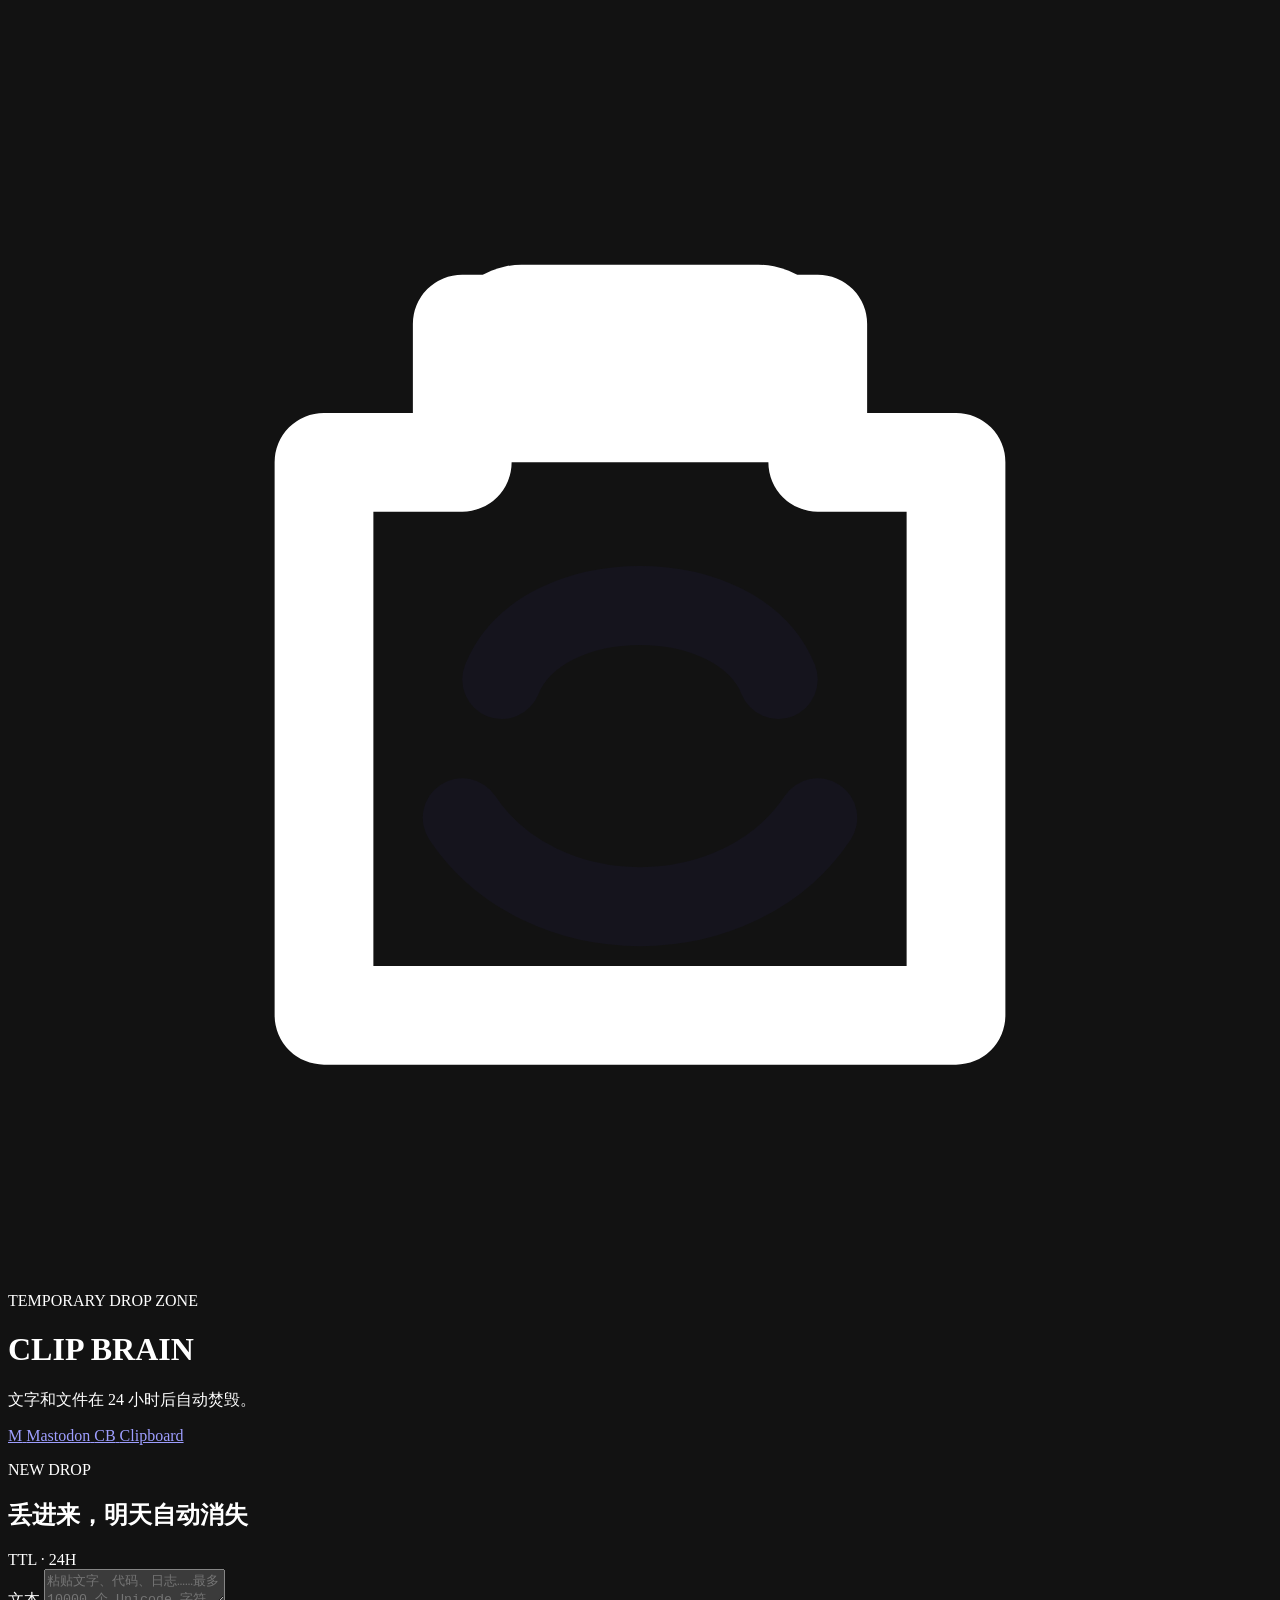
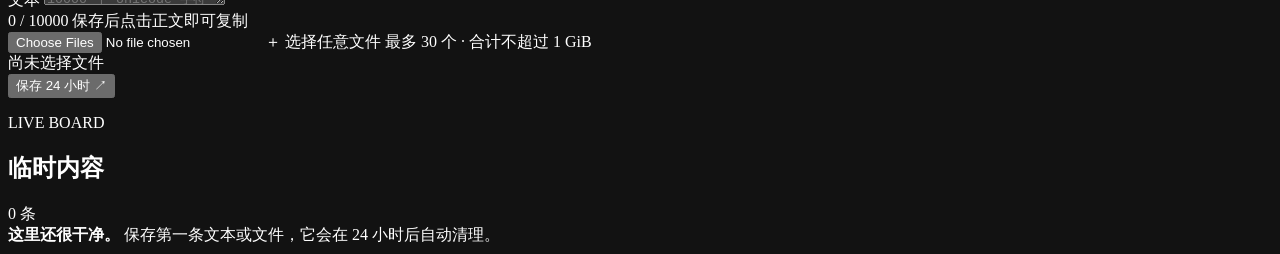
==== demos/clip-brain/clipboard/index.html @ 2cb36485 "demo(clip-brain): add clipboard page shell" ====
<!doctype html>
<html lang="zh-CN">
<head>
  <meta charset="utf-8">
  <meta name="viewport" content="width=device-width, initial-scale=1">
  <meta name="color-scheme" content="dark">
  <meta name="theme-color" content="#f4d928">
  <title>Clip Brain · 24h Clipboard</title>
  <link rel="stylesheet" href="./styles.css">
</head>
<body>
  <div class="ink ink-a" aria-hidden="true"></div>
  <div class="ink ink-b" aria-hidden="true"></div>

  <header class="site-header">
    <div class="brand-lockup">
      <div class="brand-mark" aria-hidden="true">
        <svg viewBox="0 0 64 64" role="img">
          <path d="M23 16h18v7h7v28H16V23h7z" fill="none" stroke="currentColor" stroke-width="5" stroke-linejoin="round"/>
          <path d="M26 13h12a4 4 0 0 1 4 4v6H22v-6a4 4 0 0 1 4-4z" fill="currentColor"/>
          <path d="M25 34c2-5 12-5 14 0m-16 7c4 6 14 6 18 0" fill="none" stroke="#15141d" stroke-width="4" stroke-linecap="round"/>
        </svg>
      </div>
      <div>
        <p class="eyebrow">TEMPORARY DROP ZONE</p>
        <h1>CLIP BRAIN</h1>
        <p class="subtitle">文字和文件在 24 小时后自动焚毁。</p>
      </div>
    </div>

    <nav class="mode-switch" aria-label="站点入口">
      <a class="mode-link mastodon-link" href="https://pi.ler428.xyz/" aria-label="返回 Mastodon">
        <span class="mode-icon mastodon-icon" aria-hidden="true">M</span>
        <span>Mastodon</span>
      </a>
      <a class="mode-link clip-link" href="/clipboard" aria-current="page" aria-label="Clip Brain 当前页面">
        <span class="mode-icon clip-icon" aria-hidden="true">CB</span>
        <span>Clipboard</span>
      </a>
    </nav>
  </header>

  <main class="layout">
    <section class="composer-panel" aria-labelledby="drop-title">
      <div class="section-heading">
        <div>
          <p class="section-kicker">NEW DROP</p>
          <h2 id="drop-title">丢进来，明天自动消失</h2>
        </div>
        <span class="ttl-chip">TTL · 24H</span>
      </div>

      <form id="clip-form" novalidate>
        <label class="field-label" for="clip-text">文本</label>
        <textarea id="clip-text" maxlength="20000" placeholder="粘贴文字、代码、日志……最多 10000 个 Unicode 字符"></textarea>
        <div class="field-meta">
          <span id="text-count">0 / 10000</span>
          <span>保存后点击正文即可复制</span>
        </div>

        <label class="file-drop" for="clip-files">
          <input id="clip-files" type="file" multiple>
          <span class="file-drop-title">＋ 选择任意文件</span>
          <span class="file-drop-help">最多 30 个 · 合计不超过 1 GiB</span>
        </label>
        <div id="file-summary" class="file-summary">尚未选择文件</div>

        <div id="form-error" class="notice error" role="alert" hidden></div>
        <div id="form-status" class="notice success" role="status" hidden></div>

        <button id="save-button" class="save-button" type="submit">
          <span>保存 24 小时</span>
          <span aria-hidden="true">↗</span>
        </button>
      </form>
    </section>

    <section class="clips-panel" aria-labelledby="clips-title">
      <div class="section-heading clips-heading">
        <div>
          <p class="section-kicker">LIVE BOARD</p>
          <h2 id="clips-title">临时内容</h2>
        </div>
        <span id="clip-total" class="count-chip">0 条</span>
      </div>

      <div id="empty-state" class="empty-state">
        <strong>这里还很干净。</strong>
        <span>保存第一条文本或文件，它会在 24 小时后自动清理。</span>
      </div>
      <div id="clip-list" class="clip-list" aria-live="polite"></div>
    </section>
  </main>

  <template id="clip-template">
    <article class="clip-card">
      <header class="clip-card-header">
        <div>
          <span class="clip-type">DROP</span>
          <time class="clip-created"></time>
        </div>
        <span class="clip-countdown"></span>
      </header>
      <button class="clip-text" type="button" title="复制完整文本"></button>
      <ul class="clip-files"></ul>
      <footer class="clip-actions">
        <button class="copy-button" type="button">复制文本</button>
        <button class="delete-button" type="button">立即焚毁</button>
      </footer>
    </article>
  </template>

  <script src="./storage.js"></script>
  <script src="./app.js"></script>
</body>
</html>
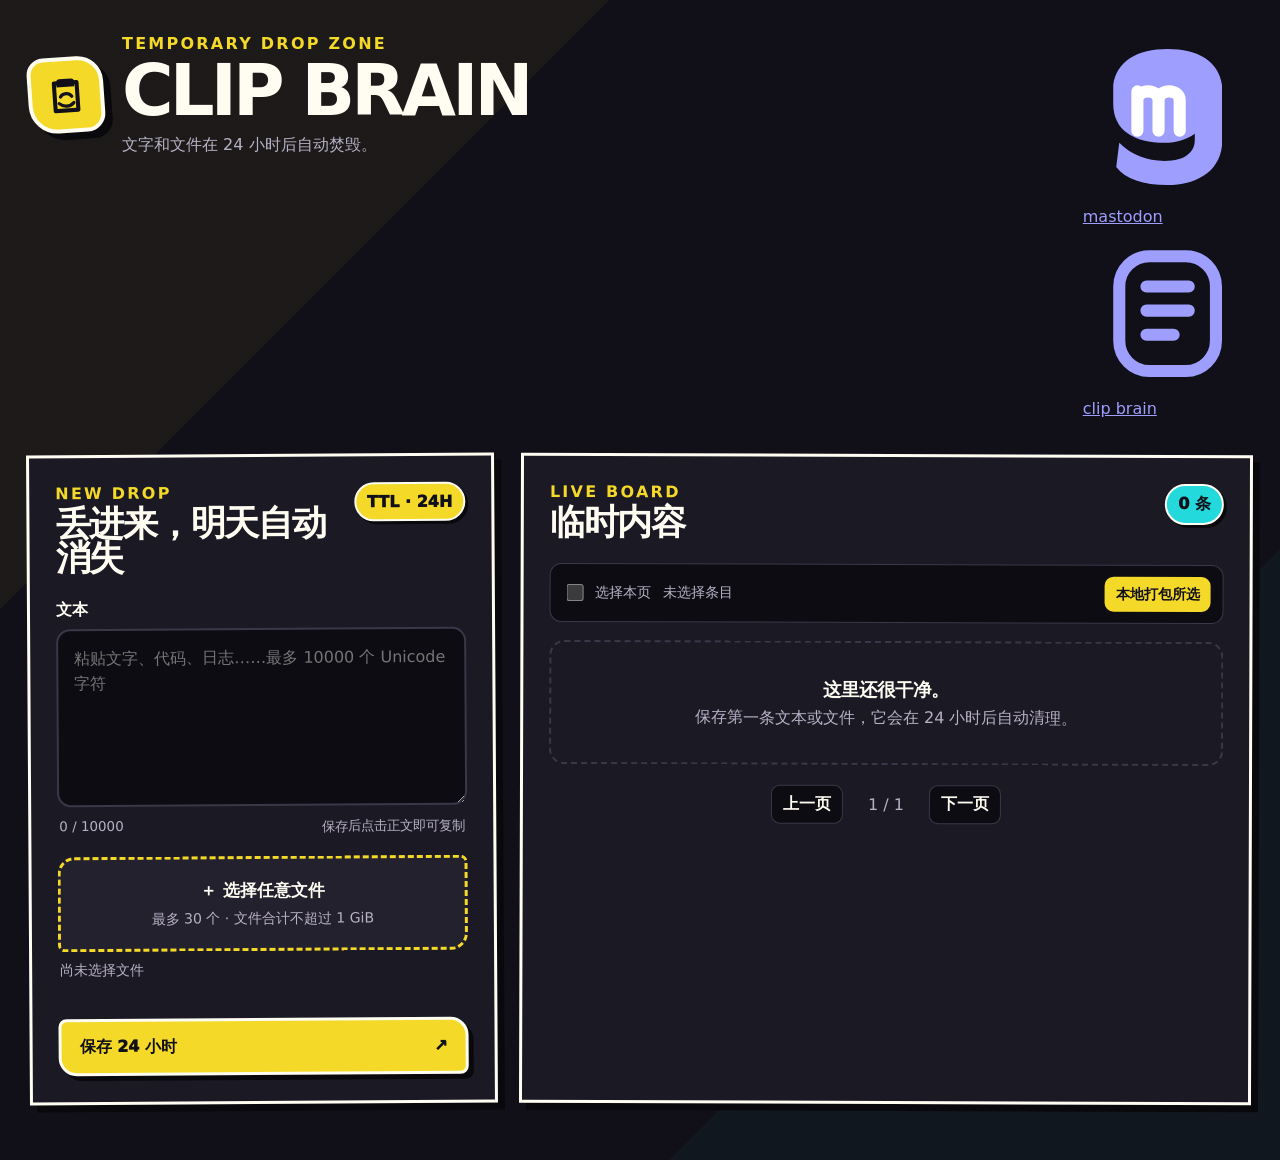
==== commit 43a0f2a2: "feat(clip-brain): add brand switch, selection and paging shell" ====
--- a/demos/clip-brain/clipboard/index.html
+++ b/demos/clip-brain/clipboard/index.html
@@ -7,6 +7,7 @@
   <meta name="theme-color" content="#f4d928">
   <title>Clip Brain · 24h Clipboard</title>
   <link rel="stylesheet" href="./styles.css">
+  <link rel="stylesheet" href="./components.css">
 </head>
 <body>
   <div class="ink ink-a" aria-hidden="true"></div>
@@ -15,10 +16,10 @@
   <header class="site-header">
     <div class="brand-lockup">
       <div class="brand-mark" aria-hidden="true">
-        <svg viewBox="0 0 64 64" role="img">
-          <path d="M23 16h18v7h7v28H16V23h7z" fill="none" stroke="currentColor" stroke-width="5" stroke-linejoin="round"/>
-          <path d="M26 13h12a4 4 0 0 1 4 4v6H22v-6a4 4 0 0 1 4-4z" fill="currentColor"/>
-          <path d="M25 34c2-5 12-5 14 0m-16 7c4 6 14 6 18 0" fill="none" stroke="#15141d" stroke-width="4" stroke-linecap="round"/>
+        <svg viewBox="0 0 64 64">
+          <path d="M18 17h28v34H18z" fill="none" stroke="currentColor" stroke-width="5" stroke-linejoin="round"/>
+          <path d="M25 12h14a4 4 0 0 1 4 4v6H21v-6a4 4 0 0 1 4-4z" fill="currentColor"/>
+          <path d="M25 34c3-5 11-5 14 0m-16 8c5 5 13 5 18 0" fill="none" stroke="#15141d" stroke-width="4" stroke-linecap="round"/>
         </svg>
       </div>
       <div>
@@ -28,14 +29,20 @@
       </div>
     </div>
 
-    <nav class="mode-switch" aria-label="站点入口">
-      <a class="mode-link mastodon-link" href="https://pi.ler428.xyz/" aria-label="返回 Mastodon">
-        <span class="mode-icon mastodon-icon" aria-hidden="true">M</span>
-        <span>Mastodon</span>
+    <nav class="site-switch" aria-label="网站入口">
+      <a class="wordmark mastodon-wordmark" href="/" aria-label="切换到 Mastodon">
+        <svg viewBox="0 0 56 56" aria-hidden="true">
+          <path d="M10 17c1-8 8-12 18-12s17 4 18 12v20c-1 9-9 13-18 13-8 0-14-2-17-6l1-8c4 4 9 6 15 6 7 0 10-3 10-7v-2c-3 2-6 3-10 3-10 0-17-4-17-13z" fill="currentColor"/>
+          <path d="M18 19v13m0-10c0-4 7-4 7 0v10m0-10c0-4 7-4 7 0v10" fill="none" stroke="#fff" stroke-width="4" stroke-linecap="round"/>
+        </svg>
+        <span>mastodon</span>
       </a>
-      <a class="mode-link clip-link" href="/clipboard" aria-current="page" aria-label="Clip Brain 当前页面">
-        <span class="mode-icon clip-icon" aria-hidden="true">CB</span>
-        <span>Clipboard</span>
+      <a class="wordmark clip-wordmark" href="/clipboard/" aria-current="page" aria-label="Clip Brain 当前页面">
+        <svg viewBox="0 0 56 56" aria-hidden="true">
+          <rect x="12" y="10" width="32" height="38" rx="10" fill="none" stroke="currentColor" stroke-width="4"/>
+          <path d="M21 20h14M21 28h14M21 36h9" stroke="currentColor" stroke-width="4" stroke-linecap="round"/>
+        </svg>
+        <span>clip brain</span>
       </a>
     </nav>
   </header>
@@ -61,9 +68,10 @@
         <label class="file-drop" for="clip-files">
           <input id="clip-files" type="file" multiple>
           <span class="file-drop-title">＋ 选择任意文件</span>
-          <span class="file-drop-help">最多 30 个 · 合计不超过 1 GiB</span>
+          <span class="file-drop-help">最多 30 个 · 文件合计不超过 1 GiB</span>
         </label>
         <div id="file-summary" class="file-summary">尚未选择文件</div>
+        <ul id="draft-files" class="draft-files" aria-label="待保存文件"></ul>
 
         <div id="form-error" class="notice error" role="alert" hidden></div>
         <div id="form-status" class="notice success" role="status" hidden></div>
@@ -84,33 +92,52 @@
         <span id="clip-total" class="count-chip">0 条</span>
       </div>
 
+      <div class="selection-bar">
+        <label class="select-page-label">
+          <input id="select-page" type="checkbox">
+          <span>选择本页</span>
+        </label>
+        <span id="selection-text">未选择条目</span>
+        <button id="download-selected" type="button" disabled>本地打包所选</button>
+      </div>
+
       <div id="empty-state" class="empty-state">
         <strong>这里还很干净。</strong>
         <span>保存第一条文本或文件，它会在 24 小时后自动清理。</span>
       </div>
       <div id="clip-list" class="clip-list" aria-live="polite"></div>
+
+      <nav class="pagination" aria-label="临时内容分页">
+        <button id="prev-page" type="button">上一页</button>
+        <span id="page-label">1 / 1</span>
+        <button id="next-page" type="button">下一页</button>
+      </nav>
     </section>
   </main>
 
   <template id="clip-template">
     <article class="clip-card">
       <header class="clip-card-header">
-        <div>
+        <label class="card-select-label">
+          <input class="clip-select" type="checkbox">
           <span class="clip-type">DROP</span>
           <time class="clip-created"></time>
-        </div>
+        </label>
         <span class="clip-countdown"></span>
       </header>
       <button class="clip-text" type="button" title="复制完整文本"></button>
       <ul class="clip-files"></ul>
       <footer class="clip-actions">
         <button class="copy-button" type="button">复制文本</button>
+        <button class="entry-download" type="button">下载本条 ZIP</button>
         <button class="delete-button" type="button">立即焚毁</button>
       </footer>
     </article>
   </template>
 
   <script src="./storage.js"></script>
+  <script src="./archive.js"></script>
+  <script src="./view.js"></script>
   <script src="./app.js"></script>
 </body>
 </html>
--- a/demos/clip-brain/clipboard/styles.css
+++ b/demos/clip-brain/clipboard/styles.css
@@ -0,0 +1,264 @@
+:root {
+  --bg: #111018;
+  --panel: #1b1924;
+  --panel-soft: #24212e;
+  --ink: #f4d928;
+  --ink-dark: #d7bc00;
+  --cyan: #23d9dc;
+  --magenta: #f04aad;
+  --text: #fffdf2;
+  --muted: #b8b2c6;
+  --danger: #ff6b62;
+  --line: #3b3748;
+  --shadow: 7px 7px 0 #09080d;
+  font-family: Inter, ui-sans-serif, system-ui, -apple-system, BlinkMacSystemFont, "Segoe UI", sans-serif;
+}
+
+* { box-sizing: border-box; }
+
+html { min-height: 100%; background: var(--bg); }
+
+body {
+  min-height: 100vh;
+  margin: 0;
+  overflow-x: hidden;
+  color: var(--text);
+  background:
+    linear-gradient(135deg, rgba(244, 217, 40, .05) 0 25%, transparent 25% 75%, rgba(35, 217, 220, .04) 75%),
+    var(--bg);
+}
+
+button, textarea, input { font: inherit; }
+button, a { -webkit-tap-highlight-color: transparent; }
+button { cursor: pointer; }
+
+.ink {
+  position: fixed;
+  z-index: -1;
+  width: 360px;
+  height: 360px;
+  border-radius: 41% 59% 55% 45% / 49% 38% 62% 51%;
+  opacity: .16;
+  filter: blur(1px);
+}
+
+.ink-a { right: -130px; top: 110px; background: var(--magenta); transform: rotate(17deg); }
+.ink-b { left: -170px; bottom: -120px; background: var(--cyan); transform: rotate(-14deg); }
+
+.site-header {
+  display: flex;
+  align-items: flex-start;
+  justify-content: space-between;
+  gap: 28px;
+  max-width: 1280px;
+  margin: 0 auto;
+  padding: 34px 28px 24px;
+}
+
+.brand-lockup { display: flex; align-items: center; gap: 18px; }
+
+.brand-mark {
+  display: grid;
+  place-items: center;
+  width: 76px;
+  height: 76px;
+  color: var(--bg);
+  background: var(--ink);
+  border: 4px solid var(--text);
+  border-radius: 22% 34% 24% 38%;
+  box-shadow: var(--shadow);
+  transform: rotate(-4deg);
+}
+
+.brand-mark svg { width: 52px; height: 52px; }
+.eyebrow, .section-kicker { margin: 0 0 4px; color: var(--ink); font-weight: 900; letter-spacing: .14em; }
+
+h1, h2 { margin: 0; line-height: .98; text-transform: uppercase; }
+h1 { font-size: clamp(2.1rem, 6vw, 4.4rem); letter-spacing: -.055em; }
+h2 { font-size: clamp(1.45rem, 3vw, 2.2rem); letter-spacing: -.035em; }
+.subtitle { margin: 9px 0 0; color: var(--muted); }
+
+.mode-switch {
+  display: flex;
+  gap: 10px;
+  padding: 8px;
+  background: #0a0910;
+  border: 2px solid var(--line);
+  border-radius: 18px;
+}
+
+.mode-link {
+  display: flex;
+  align-items: center;
+  gap: 8px;
+  min-height: 50px;
+  padding: 7px 12px;
+  color: var(--muted);
+  text-decoration: none;
+  font-weight: 800;
+  border-radius: 12px;
+}
+
+.mode-link[aria-current="page"] { color: var(--bg); background: var(--ink); }
+.mode-icon { display: grid; place-items: center; width: 34px; height: 34px; border-radius: 11px; font-size: .76rem; font-weight: 1000; }
+.mastodon-icon { color: #fff; background: #6364ff; }
+.clip-icon { color: var(--bg); background: var(--ink); border: 2px solid var(--bg); }
+
+.layout {
+  display: grid;
+  grid-template-columns: minmax(320px, .78fr) minmax(420px, 1.22fr);
+  gap: 24px;
+  max-width: 1280px;
+  margin: 0 auto;
+  padding: 12px 28px 56px;
+}
+
+.composer-panel, .clips-panel {
+  position: relative;
+  background: var(--panel);
+  border: 3px solid var(--text);
+  box-shadow: var(--shadow);
+}
+
+.composer-panel { padding: 26px; transform: rotate(-.35deg); }
+.clips-panel { padding: 26px; transform: rotate(.18deg); }
+
+.section-heading { display: flex; justify-content: space-between; align-items: flex-start; gap: 16px; margin-bottom: 24px; }
+.ttl-chip, .count-chip {
+  flex: 0 0 auto;
+  padding: 8px 11px;
+  color: var(--bg);
+  background: var(--ink);
+  border: 2px solid var(--text);
+  border-radius: 999px;
+  font-weight: 1000;
+  box-shadow: 3px 3px 0 #09080d;
+}
+.count-chip { background: var(--cyan); }
+
+.field-label { display: block; margin-bottom: 8px; font-weight: 900; }
+textarea {
+  width: 100%;
+  min-height: 178px;
+  resize: vertical;
+  padding: 16px;
+  color: var(--text);
+  background: #0d0c12;
+  border: 2px solid var(--line);
+  border-radius: 14px;
+  outline: none;
+  line-height: 1.55;
+}
+textarea:focus { border-color: var(--ink); }
+
+.field-meta { display: flex; justify-content: space-between; gap: 12px; margin: 8px 2px 20px; color: var(--muted); font-size: .84rem; }
+.file-drop {
+  display: grid;
+  gap: 7px;
+  padding: 20px;
+  color: var(--text);
+  background: var(--panel-soft);
+  border: 3px dashed var(--ink);
+  border-radius: 17px 7px 17px 7px;
+  text-align: center;
+  cursor: pointer;
+}
+.file-drop input { position: absolute; width: 1px; height: 1px; opacity: 0; }
+.file-drop-title { font-size: 1.05rem; font-weight: 1000; }
+.file-drop-help, .file-summary { color: var(--muted); font-size: .88rem; }
+.file-summary { min-height: 22px; margin: 9px 2px 18px; }
+
+.notice { margin: 12px 0; padding: 11px 13px; border: 2px solid currentColor; border-radius: 10px; font-weight: 750; }
+.notice.error { color: var(--danger); background: rgba(255, 107, 98, .08); }
+.notice.success { color: var(--cyan); background: rgba(35, 217, 220, .08); }
+
+.save-button {
+  display: flex;
+  justify-content: space-between;
+  align-items: center;
+  width: 100%;
+  padding: 15px 18px;
+  color: var(--bg);
+  background: var(--ink);
+  border: 3px solid var(--text);
+  border-radius: 8px 18px 8px 18px;
+  box-shadow: 5px 5px 0 #09080d;
+  font-weight: 1000;
+}
+.save-button:disabled { cursor: wait; opacity: .58; }
+
+.empty-state { display: grid; gap: 6px; padding: 34px; color: var(--muted); border: 2px dashed var(--line); border-radius: 15px; text-align: center; }
+.empty-state strong { color: var(--text); font-size: 1.15rem; }
+.clip-list { display: grid; gap: 17px; }
+
+.clip-card {
+  position: relative;
+  padding: 18px;
+  background: var(--panel-soft);
+  border: 2px solid var(--line);
+  border-left: 8px solid var(--ink);
+  border-radius: 7px 18px 7px 18px;
+}
+.clip-card:nth-child(3n+2) { border-left-color: var(--cyan); }
+.clip-card:nth-child(3n) { border-left-color: var(--magenta); }
+.clip-card-header, .clip-actions { display: flex; justify-content: space-between; align-items: center; gap: 14px; }
+.clip-type { margin-right: 8px; color: var(--ink); font-size: .76rem; font-weight: 1000; letter-spacing: .13em; }
+.clip-created { color: var(--muted); font-size: .82rem; }
+.clip-countdown { color: var(--ink); font-weight: 1000; }
+
+.clip-text {
+  display: -webkit-box;
+  width: 100%;
+  max-height: 8.2em;
+  margin: 15px 0 12px;
+  padding: 0;
+  overflow: hidden;
+  color: var(--text);
+  background: transparent;
+  border: 0;
+  text-align: left;
+  white-space: pre-wrap;
+  line-height: 1.55;
+  -webkit-line-clamp: 5;
+  -webkit-box-orient: vertical;
+}
+.clip-text:empty { display: none; }
+
+.clip-files { display: grid; gap: 7px; margin: 12px 0 16px; padding: 0; list-style: none; }
+.file-button {
+  display: flex;
+  justify-content: space-between;
+  gap: 16px;
+  width: 100%;
+  padding: 10px 12px;
+  color: var(--text);
+  background: #13111a;
+  border: 1px solid var(--line);
+  border-radius: 9px;
+  text-align: left;
+}
+.file-name { overflow: hidden; text-overflow: ellipsis; white-space: nowrap; }
+.file-size { flex: 0 0 auto; color: var(--muted); }
+
+.clip-actions { justify-content: flex-end; padding-top: 12px; border-top: 1px solid var(--line); }
+.copy-button, .delete-button { padding: 8px 11px; border-radius: 9px; font-weight: 850; }
+.copy-button { color: var(--bg); background: var(--cyan); border: 0; }
+.delete-button { color: var(--danger); background: transparent; border: 1px solid var(--danger); }
+.copy-button[hidden] { display: none; }
+
+@media (max-width: 880px) {
+  .site-header { align-items: stretch; }
+  .layout { grid-template-columns: 1fr; }
+  .composer-panel, .clips-panel { transform: none; }
+}
+
+@media (max-width: 640px) {
+  .site-header { flex-direction: column; padding: 22px 16px 14px; }
+  .brand-mark { width: 62px; height: 62px; }
+  .brand-mark svg { width: 43px; height: 43px; }
+  .mode-switch { align-self: stretch; }
+  .mode-link { flex: 1; justify-content: center; }
+  .layout { padding: 8px 16px 42px; }
+  .composer-panel, .clips-panel { padding: 20px; }
+  .field-meta, .clip-card-header { align-items: flex-start; flex-direction: column; }
+}
--- a/demos/clip-brain/clipboard/components.css
+++ b/demos/clip-brain/clipboard/components.css
@@ -0,0 +1,265 @@
+.draft-files,
+.clip-files {
+  display: grid;
+  gap: 7px;
+  margin: 0;
+  padding: 0;
+  list-style: none;
+}
+.draft-files { margin-bottom: 18px; }
+.draft-file,
+.clip-file {
+  display: grid;
+  grid-template-columns: auto minmax(0, 1fr) auto auto;
+  align-items: center;
+  gap: 9px;
+  min-width: 0;
+  padding: 9px 10px;
+  color: var(--text);
+  background: #13111a;
+  border: 1px solid var(--line);
+  border-radius: 9px;
+}
+.file-kind {
+  display: inline-grid;
+  place-items: center;
+  min-width: 42px;
+  max-width: 78px;
+  padding: 5px 7px;
+  overflow: hidden;
+  color: var(--bg);
+  background: var(--ink);
+  border-radius: 7px;
+  font-size: .7rem;
+  font-weight: 1000;
+  text-overflow: ellipsis;
+  white-space: nowrap;
+}
+.file-name {
+  min-width: 0;
+  overflow: hidden;
+  text-overflow: ellipsis;
+  white-space: nowrap;
+}
+.file-size {
+  flex: 0 0 auto;
+  color: var(--muted);
+  font-size: .82rem;
+}
+.draft-remove {
+  width: 30px;
+  height: 30px;
+  padding: 0;
+  color: var(--danger);
+  background: transparent;
+  border: 1px solid var(--danger);
+  border-radius: 8px;
+  font-weight: 900;
+}
+.selection-bar {
+  display: grid;
+  grid-template-columns: auto minmax(0, 1fr) auto;
+  align-items: center;
+  gap: 12px;
+  margin-bottom: 18px;
+  padding: 11px 12px;
+  color: var(--muted);
+  background: #0d0c12;
+  border: 1px solid var(--line);
+  border-radius: 12px;
+  font-size: .88rem;
+}
+.select-page-label,
+.card-select-label {
+  display: flex;
+  align-items: center;
+  gap: 8px;
+  min-width: 0;
+}
+.select-page-label input,
+.card-select-label input {
+  width: 17px;
+  height: 17px;
+  accent-color: var(--ink);
+}
+#download-selected,
+.entry-download,
+.copy-button,
+.delete-button,
+.pagination button,
+.more-files {
+  padding: 8px 11px;
+  border-radius: 9px;
+  font-weight: 850;
+}
+#download-selected,
+.entry-download {
+  color: var(--bg);
+  background: var(--ink);
+  border: 0;
+}
+.clip-list {
+  display: grid;
+  gap: 17px;
+}
+.clip-card {
+  position: relative;
+  padding: 18px;
+  background: var(--panel-soft);
+  border: 2px solid var(--line);
+  border-left: 8px solid var(--ink);
+  border-radius: 7px 18px 7px 18px;
+}
+.clip-card:nth-child(3n+2) { border-left-color: var(--cyan); }
+.clip-card:nth-child(3n) { border-left-color: var(--magenta); }
+.clip-card-header,
+.clip-actions {
+  display: flex;
+  justify-content: space-between;
+  align-items: center;
+  gap: 14px;
+}
+.clip-type {
+  color: var(--ink);
+  font-size: .76rem;
+  font-weight: 1000;
+  letter-spacing: .13em;
+}
+.clip-created {
+  overflow: hidden;
+  color: var(--muted);
+  font-size: .82rem;
+  text-overflow: ellipsis;
+  white-space: nowrap;
+}
+.clip-countdown {
+  flex: 0 0 auto;
+  color: var(--ink);
+  font-weight: 1000;
+}
+.clip-text {
+  display: -webkit-box;
+  width: 100%;
+  max-height: 5em;
+  margin: 15px 0 12px;
+  padding: 0;
+  overflow: hidden;
+  color: var(--text);
+  background: transparent;
+  border: 0;
+  text-align: left;
+  white-space: pre-wrap;
+  line-height: 1.55;
+  -webkit-line-clamp: 3;
+  -webkit-box-orient: vertical;
+}
+.clip-text:empty { display: none; }
+.file-download {
+  display: grid;
+  grid-template-columns: auto minmax(0, 1fr) auto;
+  align-items: center;
+  gap: 9px;
+  min-width: 0;
+  padding: 0;
+  color: inherit;
+  background: transparent;
+  border: 0;
+  text-align: left;
+}
+.file-menu {
+  position: relative;
+  justify-self: end;
+}
+.file-menu summary {
+  display: grid;
+  place-items: center;
+  width: 34px;
+  height: 30px;
+  color: var(--muted);
+  border: 1px solid var(--line);
+  border-radius: 8px;
+  cursor: pointer;
+  list-style: none;
+}
+.file-menu summary::-webkit-details-marker { display: none; }
+.file-menu[open] .file-delete {
+  position: absolute;
+  z-index: 4;
+  right: 0;
+  top: 35px;
+  min-width: 116px;
+}
+.file-delete {
+  padding: 9px 11px;
+  color: var(--danger);
+  background: #0d0c12;
+  border: 1px solid var(--danger);
+  border-radius: 9px;
+  font-weight: 850;
+}
+.more-files {
+  width: 100%;
+  color: var(--cyan);
+  background: transparent;
+  border: 1px dashed var(--cyan);
+}
+.clip-actions {
+  justify-content: flex-end;
+  flex-wrap: wrap;
+  padding-top: 12px;
+  border-top: 1px solid var(--line);
+}
+.copy-button {
+  color: var(--bg);
+  background: var(--cyan);
+  border: 0;
+}
+.delete-button {
+  color: var(--danger);
+  background: transparent;
+  border: 1px solid var(--danger);
+}
+.copy-button[hidden] { display: none; }
+.pagination {
+  display: flex;
+  align-items: center;
+  justify-content: center;
+  gap: 14px;
+  margin-top: 20px;
+}
+.pagination button {
+  color: var(--text);
+  background: #0d0c12;
+  border: 1px solid var(--line);
+}
+#page-label {
+  min-width: 58px;
+  color: var(--muted);
+  text-align: center;
+  font-variant-numeric: tabular-nums;
+}
+@media (max-width: 720px) {
+  .selection-bar {
+    grid-template-columns: 1fr auto;
+  }
+  #selection-text {
+    grid-column: 1 / -1;
+    grid-row: 2;
+  }
+  .clip-card-header {
+    align-items: flex-start;
+  }
+}
+@media (max-width: 520px) {
+  .draft-file,
+  .clip-file {
+    grid-template-columns: auto minmax(0, 1fr) auto;
+  }
+  .draft-file .file-size,
+  .clip-file .file-size {
+    display: none;
+  }
+  .clip-actions > button {
+    flex: 1 1 120px;
+  }
+}
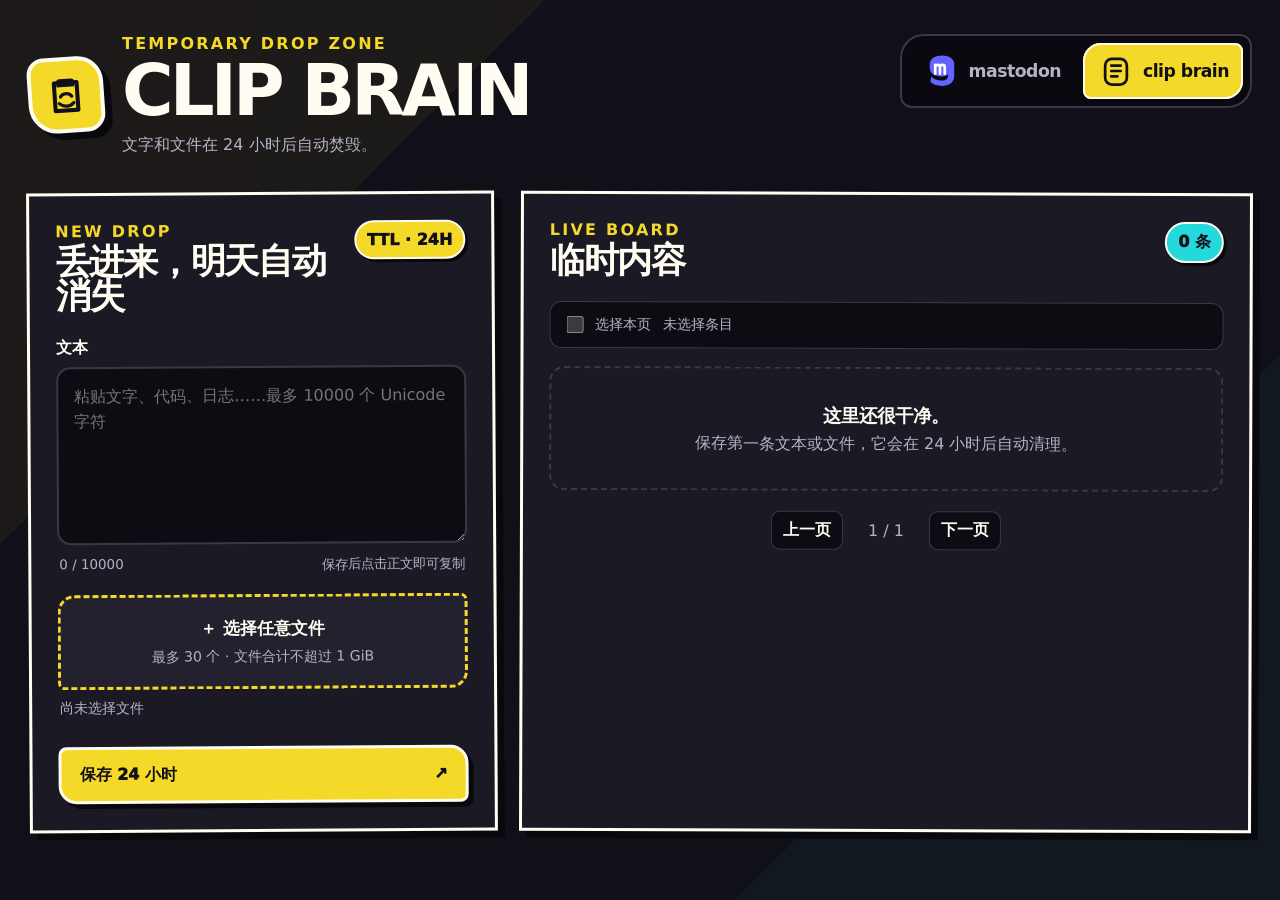
==== commit f1de44c9: "feat(clip-brain): reveal two bulk actions on selection" ====
--- a/demos/clip-brain/clipboard/index.html
+++ b/demos/clip-brain/clipboard/index.html
@@ -98,7 +98,10 @@
           <span>选择本页</span>
         </label>
         <span id="selection-text">未选择条目</span>
-        <button id="download-selected" type="button" disabled>本地打包所选</button>
+        <div id="bulk-actions" class="bulk-actions" hidden>
+          <button id="bulk-action" type="button">复制所选文本</button>
+          <button id="bulk-destroy" type="button">全部焚毁</button>
+        </div>
       </div>
 
       <div id="empty-state" class="empty-state">
@@ -138,6 +141,7 @@
   <script src="./storage.js"></script>
   <script src="./archive.js"></script>
   <script src="./view.js"></script>
+  <script src="./bulk.js"></script>
   <script src="./app.js"></script>
 </body>
 </html>
--- a/demos/clip-brain/clipboard/styles.css
+++ b/demos/clip-brain/clipboard/styles.css
@@ -3,7 +3,6 @@
   --panel: #1b1924;
   --panel-soft: #24212e;
   --ink: #f4d928;
-  --ink-dark: #d7bc00;
   --cyan: #23d9dc;
   --magenta: #f04aad;
   --text: #fffdf2;
@@ -15,7 +14,6 @@
 }
 
 * { box-sizing: border-box; }
-
 html { min-height: 100%; background: var(--bg); }
 
 body {
@@ -31,6 +29,7 @@
 button, textarea, input { font: inherit; }
 button, a { -webkit-tap-highlight-color: transparent; }
 button { cursor: pointer; }
+button:disabled { cursor: not-allowed; opacity: .48; }
 
 .ink {
   position: fixed;
@@ -78,31 +77,35 @@
 h2 { font-size: clamp(1.45rem, 3vw, 2.2rem); letter-spacing: -.035em; }
 .subtitle { margin: 9px 0 0; color: var(--muted); }
 
-.mode-switch {
-  display: flex;
-  gap: 10px;
-  padding: 8px;
+.site-switch {
+  display: flex;
+  align-items: stretch;
+  gap: 8px;
+  padding: 7px;
   background: #0a0910;
   border: 2px solid var(--line);
-  border-radius: 18px;
-}
-
-.mode-link {
+  border-radius: 24px 12px 24px 12px;
+}
+
+.wordmark {
   display: flex;
   align-items: center;
   gap: 8px;
-  min-height: 50px;
-  padding: 7px 12px;
+  min-height: 56px;
+  padding: 8px 14px;
   color: var(--muted);
   text-decoration: none;
-  font-weight: 800;
-  border-radius: 12px;
-}
-
-.mode-link[aria-current="page"] { color: var(--bg); background: var(--ink); }
-.mode-icon { display: grid; place-items: center; width: 34px; height: 34px; border-radius: 11px; font-size: .76rem; font-weight: 1000; }
-.mastodon-icon { color: #fff; background: #6364ff; }
-.clip-icon { color: var(--bg); background: var(--ink); border: 2px solid var(--bg); }
+  font-size: 1.08rem;
+  font-weight: 900;
+  letter-spacing: -.03em;
+  border-radius: 18px 8px 18px 8px;
+}
+
+.wordmark svg { width: 38px; height: 38px; }
+.mastodon-wordmark svg { color: #6364ff; }
+.clip-wordmark { color: var(--bg); background: var(--ink); }
+.clip-wordmark svg { color: var(--bg); }
+.wordmark[aria-current="page"] { outline: 2px solid var(--text); outline-offset: -2px; }
 
 .layout {
   display: grid;
@@ -123,7 +126,14 @@
 .composer-panel { padding: 26px; transform: rotate(-.35deg); }
 .clips-panel { padding: 26px; transform: rotate(.18deg); }
 
-.section-heading { display: flex; justify-content: space-between; align-items: flex-start; gap: 16px; margin-bottom: 24px; }
+.section-heading {
+  display: flex;
+  justify-content: space-between;
+  align-items: flex-start;
+  gap: 16px;
+  margin-bottom: 24px;
+}
+
 .ttl-chip, .count-chip {
   flex: 0 0 auto;
   padding: 8px 11px;
@@ -134,9 +144,10 @@
   font-weight: 1000;
   box-shadow: 3px 3px 0 #09080d;
 }
+
 .count-chip { background: var(--cyan); }
-
 .field-label { display: block; margin-bottom: 8px; font-weight: 900; }
+
 textarea {
   width: 100%;
   min-height: 178px;
@@ -149,9 +160,18 @@
   outline: none;
   line-height: 1.55;
 }
+
 textarea:focus { border-color: var(--ink); }
 
-.field-meta { display: flex; justify-content: space-between; gap: 12px; margin: 8px 2px 20px; color: var(--muted); font-size: .84rem; }
+.field-meta {
+  display: flex;
+  justify-content: space-between;
+  gap: 12px;
+  margin: 8px 2px 20px;
+  color: var(--muted);
+  font-size: .84rem;
+}
+
 .file-drop {
   display: grid;
   gap: 7px;
@@ -163,12 +183,20 @@
   text-align: center;
   cursor: pointer;
 }
+
 .file-drop input { position: absolute; width: 1px; height: 1px; opacity: 0; }
 .file-drop-title { font-size: 1.05rem; font-weight: 1000; }
 .file-drop-help, .file-summary { color: var(--muted); font-size: .88rem; }
-.file-summary { min-height: 22px; margin: 9px 2px 18px; }
-
-.notice { margin: 12px 0; padding: 11px 13px; border: 2px solid currentColor; border-radius: 10px; font-weight: 750; }
+.file-summary { min-height: 22px; margin: 9px 2px 8px; }
+
+.notice {
+  margin: 12px 0;
+  padding: 11px 13px;
+  border: 2px solid currentColor;
+  border-radius: 10px;
+  font-weight: 750;
+}
+
 .notice.error { color: var(--danger); background: rgba(255, 107, 98, .08); }
 .notice.success { color: var(--cyan); background: rgba(35, 217, 220, .08); }
 
@@ -185,66 +213,18 @@
   box-shadow: 5px 5px 0 #09080d;
   font-weight: 1000;
 }
-.save-button:disabled { cursor: wait; opacity: .58; }
-
-.empty-state { display: grid; gap: 6px; padding: 34px; color: var(--muted); border: 2px dashed var(--line); border-radius: 15px; text-align: center; }
+
+.empty-state {
+  display: grid;
+  gap: 6px;
+  padding: 34px;
+  color: var(--muted);
+  border: 2px dashed var(--line);
+  border-radius: 15px;
+  text-align: center;
+}
+
 .empty-state strong { color: var(--text); font-size: 1.15rem; }
-.clip-list { display: grid; gap: 17px; }
-
-.clip-card {
-  position: relative;
-  padding: 18px;
-  background: var(--panel-soft);
-  border: 2px solid var(--line);
-  border-left: 8px solid var(--ink);
-  border-radius: 7px 18px 7px 18px;
-}
-.clip-card:nth-child(3n+2) { border-left-color: var(--cyan); }
-.clip-card:nth-child(3n) { border-left-color: var(--magenta); }
-.clip-card-header, .clip-actions { display: flex; justify-content: space-between; align-items: center; gap: 14px; }
-.clip-type { margin-right: 8px; color: var(--ink); font-size: .76rem; font-weight: 1000; letter-spacing: .13em; }
-.clip-created { color: var(--muted); font-size: .82rem; }
-.clip-countdown { color: var(--ink); font-weight: 1000; }
-
-.clip-text {
-  display: -webkit-box;
-  width: 100%;
-  max-height: 8.2em;
-  margin: 15px 0 12px;
-  padding: 0;
-  overflow: hidden;
-  color: var(--text);
-  background: transparent;
-  border: 0;
-  text-align: left;
-  white-space: pre-wrap;
-  line-height: 1.55;
-  -webkit-line-clamp: 5;
-  -webkit-box-orient: vertical;
-}
-.clip-text:empty { display: none; }
-
-.clip-files { display: grid; gap: 7px; margin: 12px 0 16px; padding: 0; list-style: none; }
-.file-button {
-  display: flex;
-  justify-content: space-between;
-  gap: 16px;
-  width: 100%;
-  padding: 10px 12px;
-  color: var(--text);
-  background: #13111a;
-  border: 1px solid var(--line);
-  border-radius: 9px;
-  text-align: left;
-}
-.file-name { overflow: hidden; text-overflow: ellipsis; white-space: nowrap; }
-.file-size { flex: 0 0 auto; color: var(--muted); }
-
-.clip-actions { justify-content: flex-end; padding-top: 12px; border-top: 1px solid var(--line); }
-.copy-button, .delete-button { padding: 8px 11px; border-radius: 9px; font-weight: 850; }
-.copy-button { color: var(--bg); background: var(--cyan); border: 0; }
-.delete-button { color: var(--danger); background: transparent; border: 1px solid var(--danger); }
-.copy-button[hidden] { display: none; }
 
 @media (max-width: 880px) {
   .site-header { align-items: stretch; }
@@ -256,9 +236,9 @@
   .site-header { flex-direction: column; padding: 22px 16px 14px; }
   .brand-mark { width: 62px; height: 62px; }
   .brand-mark svg { width: 43px; height: 43px; }
-  .mode-switch { align-self: stretch; }
-  .mode-link { flex: 1; justify-content: center; }
+  .site-switch { align-self: stretch; }
+  .wordmark { flex: 1; justify-content: center; padding: 7px 10px; }
   .layout { padding: 8px 16px 42px; }
   .composer-panel, .clips-panel { padding: 20px; }
-  .field-meta, .clip-card-header { align-items: flex-start; flex-direction: column; }
-}
+  .field-meta { align-items: flex-start; flex-direction: column; }
+}
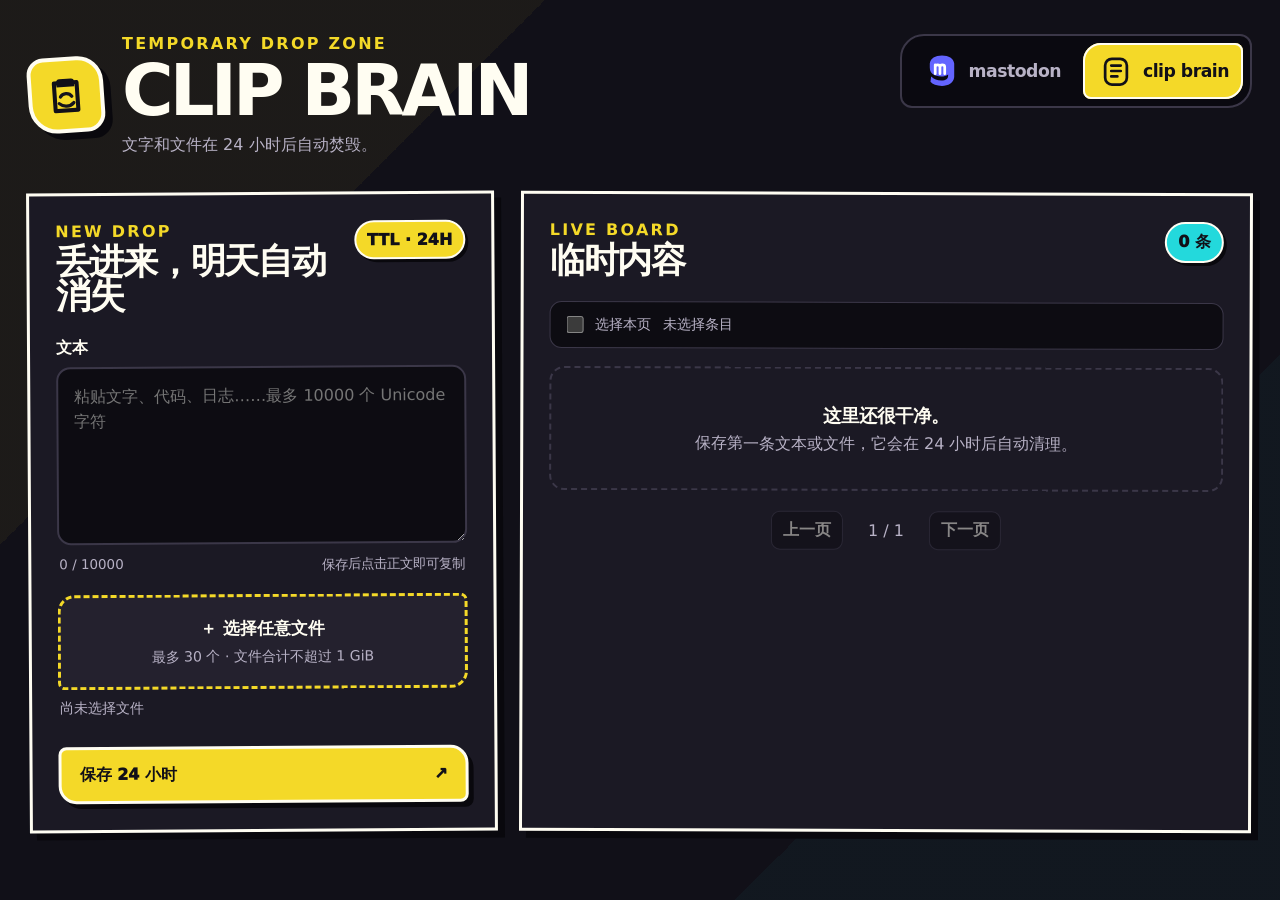
==== commit 49b6e584: "refactor(clip-brain): load isolated download helpers" ====
--- a/demos/clip-brain/clipboard/index.html
+++ b/demos/clip-brain/clipboard/index.html
@@ -141,6 +141,7 @@
   <script src="./storage.js"></script>
   <script src="./archive.js"></script>
   <script src="./view.js"></script>
+  <script src="./downloads.js"></script>
   <script src="./bulk.js"></script>
   <script src="./app.js"></script>
 </body>
--- a/demos/clip-brain/clipboard/components.css
+++ b/demos/clip-brain/clipboard/components.css
@@ -82,7 +82,16 @@
   height: 17px;
   accent-color: var(--ink);
 }
-#download-selected,
+.bulk-actions {
+  display: flex;
+  align-items: center;
+  justify-content: flex-end;
+  gap: 8px;
+  flex-wrap: wrap;
+}
+.bulk-actions[hidden] { display: none; }
+#bulk-action,
+#bulk-destroy,
 .entry-download,
 .copy-button,
 .delete-button,
@@ -92,11 +101,16 @@
   border-radius: 9px;
   font-weight: 850;
 }
-#download-selected,
+#bulk-action,
 .entry-download {
   color: var(--bg);
   background: var(--ink);
   border: 0;
+}
+#bulk-destroy {
+  color: var(--danger);
+  background: transparent;
+  border: 1px solid var(--danger);
 }
 .clip-list {
   display: grid;
@@ -246,9 +260,12 @@
     grid-column: 1 / -1;
     grid-row: 2;
   }
-  .clip-card-header {
-    align-items: flex-start;
-  }
+  .bulk-actions {
+    grid-column: 1 / -1;
+    justify-content: stretch;
+  }
+  .bulk-actions > button { flex: 1 1 140px; }
+  .clip-card-header { align-items: flex-start; }
 }
 @media (max-width: 520px) {
   .draft-file,
@@ -259,7 +276,5 @@
   .clip-file .file-size {
     display: none;
   }
-  .clip-actions > button {
-    flex: 1 1 120px;
-  }
-}
+  .clip-actions > button { flex: 1 1 120px; }
+}
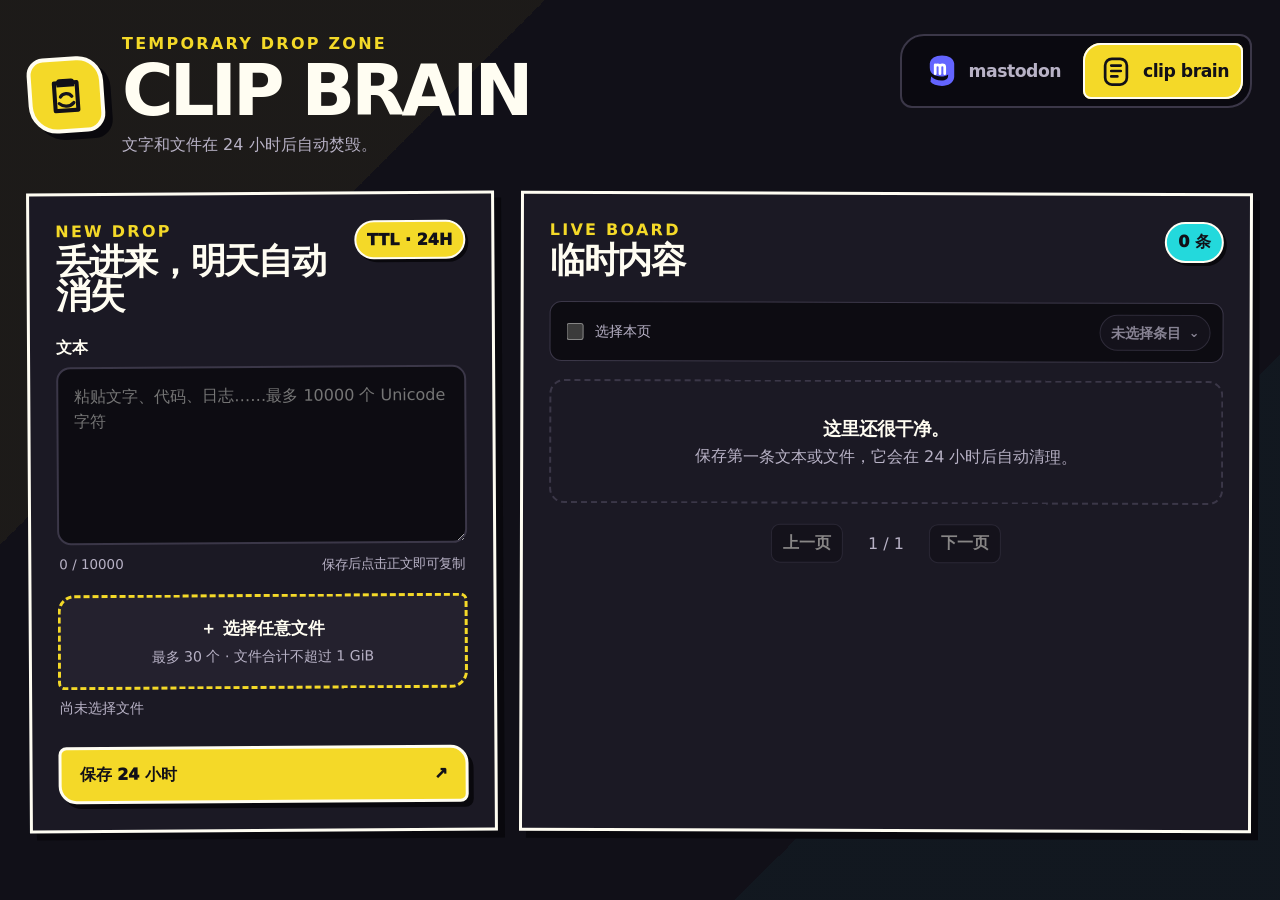
==== commit 798aeb53: "demo(clip-brain): make selected count reveal actions on dwell" ====
--- a/demos/clip-brain/clipboard/index.html
+++ b/demos/clip-brain/clipboard/index.html
@@ -8,6 +8,7 @@
   <title>Clip Brain · 24h Clipboard</title>
   <link rel="stylesheet" href="./styles.css">
   <link rel="stylesheet" href="./components.css">
+  <link rel="stylesheet" href="./selection-menu.css">
 </head>
 <body>
   <div class="ink ink-a" aria-hidden="true"></div>
@@ -97,10 +98,20 @@
           <input id="select-page" type="checkbox">
           <span>选择本页</span>
         </label>
-        <span id="selection-text">未选择条目</span>
-        <div id="bulk-actions" class="bulk-actions" hidden>
-          <button id="bulk-action" type="button">复制所选文本</button>
-          <button id="bulk-destroy" type="button">全部焚毁</button>
+        <div id="selection-menu" class="selection-menu" data-open="false" data-has-selection="false">
+          <button id="selection-trigger" class="selection-trigger" type="button" aria-expanded="false" aria-controls="bulk-actions" disabled>
+            <span id="selection-text">未选择条目</span>
+            <span class="selection-caret" aria-hidden="true">⌄</span>
+          </button>
+          <div id="bulk-actions" class="bulk-actions" hidden>
+            <button id="bulk-action" type="button">
+              <span class="bulk-prefix">全部</span>
+              <span id="bulk-copy-label" class="bulk-mode is-active">复制</span>
+              <span class="bulk-divider">/</span>
+              <span id="bulk-download-label" class="bulk-mode">下载</span>
+            </button>
+            <button id="bulk-destroy" type="button">全部焚毁</button>
+          </div>
         </div>
       </div>
 
@@ -140,9 +151,10 @@
 
   <script src="./storage.js"></script>
   <script src="./archive.js"></script>
-  <script src="./view.js"></script>
   <script src="./downloads.js"></script>
   <script src="./bulk.js"></script>
+  <script src="./selection-menu.js"></script>
+  <script src="./view.js"></script>
   <script src="./app.js"></script>
 </body>
 </html>
--- a/demos/clip-brain/clipboard/selection-menu.css
+++ b/demos/clip-brain/clipboard/selection-menu.css
@@ -0,0 +1,165 @@
+.selection-bar {
+  display: grid;
+  grid-template-columns: auto minmax(0, 1fr);
+  align-items: center;
+  gap: 12px;
+  margin-bottom: 18px;
+  padding: 11px 12px;
+  color: var(--muted);
+  background: #0d0c12;
+  border: 1px solid var(--line);
+  border-radius: 12px;
+  font-size: .88rem;
+}
+
+.select-page-label {
+  display: flex;
+  align-items: center;
+  gap: 8px;
+  min-width: 0;
+}
+
+.select-page-label input {
+  width: 17px;
+  height: 17px;
+  accent-color: var(--ink);
+}
+
+.selection-menu {
+  display: flex;
+  align-items: center;
+  justify-self: end;
+  gap: 8px;
+  min-width: 0;
+}
+
+.selection-trigger {
+  display: inline-flex;
+  align-items: center;
+  gap: 8px;
+  min-height: 36px;
+  padding: 7px 10px;
+  color: var(--muted);
+  background: #17151f;
+  border: 1px solid var(--line);
+  border-radius: 999px;
+  font-weight: 850;
+  white-space: nowrap;
+}
+
+.selection-trigger:not(:disabled) {
+  color: var(--text);
+  border-color: var(--ink);
+}
+
+.selection-trigger[aria-expanded="true"] {
+  color: var(--bg);
+  background: var(--ink);
+  border-color: var(--text);
+}
+
+.selection-trigger:disabled {
+  cursor: default;
+  opacity: .72;
+}
+
+.selection-caret {
+  font-size: .8rem;
+  line-height: 1;
+}
+
+.bulk-actions {
+  display: flex;
+  align-items: center;
+  gap: 8px;
+}
+
+.bulk-actions[hidden] {
+  display: none;
+}
+
+#bulk-action,
+#bulk-destroy {
+  min-height: 36px;
+  padding: 7px 10px;
+  border-radius: 10px;
+  font-weight: 900;
+  white-space: nowrap;
+}
+
+#bulk-action {
+  display: inline-flex;
+  align-items: center;
+  gap: 4px;
+  color: var(--text);
+  background: #17151f;
+  border: 1px solid var(--line);
+}
+
+.bulk-prefix,
+.bulk-divider {
+  color: var(--muted);
+}
+
+.bulk-mode {
+  padding: 3px 5px;
+  border-radius: 6px;
+}
+
+#bulk-copy-label.is-active {
+  color: var(--bg);
+  background: var(--cyan);
+}
+
+#bulk-download-label.is-active {
+  color: var(--bg);
+  background: var(--ink);
+}
+
+#bulk-action:disabled {
+  cursor: not-allowed;
+  opacity: .58;
+}
+
+#bulk-destroy {
+  color: var(--danger);
+  background: transparent;
+  border: 1px solid var(--danger);
+}
+
+#bulk-destroy:disabled {
+  cursor: not-allowed;
+  opacity: .5;
+}
+
+@media (max-width: 820px) {
+  .selection-bar {
+    grid-template-columns: 1fr;
+  }
+
+  .selection-menu {
+    justify-self: stretch;
+    flex-wrap: wrap;
+  }
+
+  .selection-trigger {
+    flex: 1 1 auto;
+    justify-content: space-between;
+  }
+
+  .bulk-actions {
+    flex: 1 1 100%;
+  }
+
+  .bulk-actions > button {
+    flex: 1 1 150px;
+  }
+}
+
+@media (max-width: 520px) {
+  .bulk-actions {
+    display: grid;
+    grid-template-columns: 1fr 1fr;
+    width: 100%;
+  }
+}
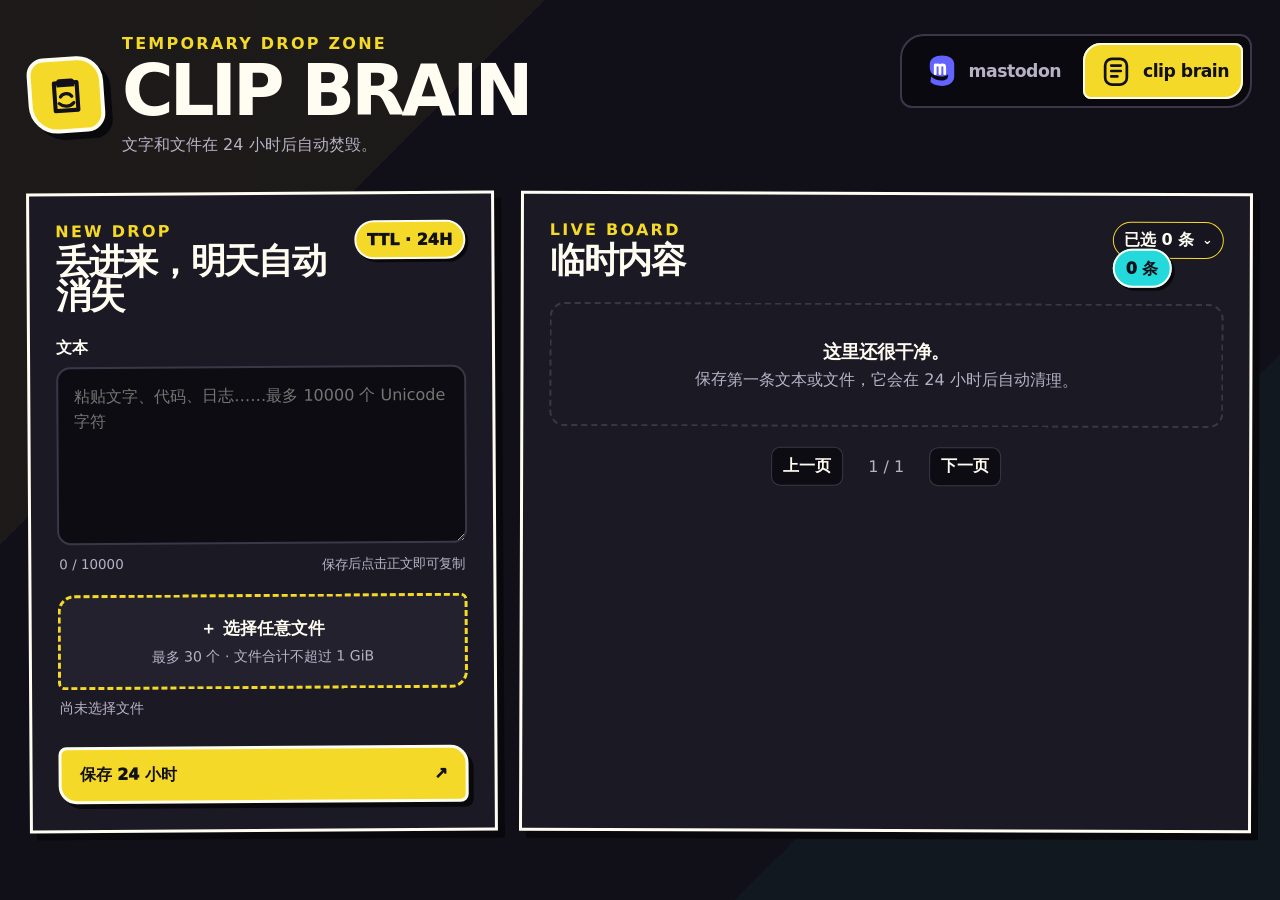
==== commit 266925c5: "demo(clip-brain): simplify selection chrome" ====
--- a/demos/clip-brain/clipboard/index.html
+++ b/demos/clip-brain/clipboard/index.html
@@ -8,6 +8,7 @@
   <title>Clip Brain · 24h Clipboard</title>
   <link rel="stylesheet" href="./styles.css">
   <link rel="stylesheet" href="./components.css">
+  <link rel="stylesheet" href="./compact-layout.css">
   <link rel="stylesheet" href="./selection-menu.css">
 </head>
 <body>
@@ -90,28 +91,23 @@
           <p class="section-kicker">LIVE BOARD</p>
           <h2 id="clips-title">临时内容</h2>
         </div>
-        <span id="clip-total" class="count-chip">0 条</span>
-      </div>
-
-      <div class="selection-bar">
-        <label class="select-page-label">
-          <input id="select-page" type="checkbox">
-          <span>选择本页</span>
-        </label>
-        <div id="selection-menu" class="selection-menu" data-open="false" data-has-selection="false">
-          <button id="selection-trigger" class="selection-trigger" type="button" aria-expanded="false" aria-controls="bulk-actions" disabled>
-            <span id="selection-text">未选择条目</span>
-            <span class="selection-caret" aria-hidden="true">⌄</span>
-          </button>
-          <div id="bulk-actions" class="bulk-actions" hidden>
-            <button id="bulk-action" type="button">
-              <span class="bulk-prefix">全部</span>
-              <span id="bulk-copy-label" class="bulk-mode is-active">复制</span>
-              <span class="bulk-divider">/</span>
-              <span id="bulk-download-label" class="bulk-mode">下载</span>
+        <div class="board-tools">
+          <div id="selection-menu" class="selection-menu" data-open="false" hidden>
+            <button id="selection-trigger" class="selection-trigger" type="button" aria-expanded="false" aria-controls="bulk-actions">
+              <span id="selection-text">已选 0 条</span>
+              <span class="selection-caret" aria-hidden="true">⌄</span>
             </button>
-            <button id="bulk-destroy" type="button">全部焚毁</button>
+            <div id="bulk-actions" class="bulk-actions" hidden>
+              <button id="bulk-action" type="button">
+                <span class="bulk-prefix">全部</span>
+                <span id="bulk-copy-label" class="bulk-mode is-active">复制</span>
+                <span class="bulk-divider">/</span>
+                <span id="bulk-download-label" class="bulk-mode">下载</span>
+              </button>
+              <button id="bulk-destroy" type="button">全部焚毁</button>
+            </div>
           </div>
+          <span id="clip-total" class="count-chip">0 条</span>
         </div>
       </div>
 
@@ -151,7 +147,9 @@
 
   <script src="./storage.js"></script>
   <script src="./archive.js"></script>
+  <script src="./archive-output.js"></script>
   <script src="./downloads.js"></script>
+  <script src="./destructive.js"></script>
   <script src="./bulk.js"></script>
   <script src="./selection-menu.js"></script>
   <script src="./view.js"></script>
--- a/demos/clip-brain/clipboard/components.css
+++ b/demos/clip-brain/clipboard/components.css
@@ -6,7 +6,9 @@
   padding: 0;
   list-style: none;
 }
+
 .draft-files { margin-bottom: 18px; }
+
 .draft-file,
 .clip-file {
   display: grid;
@@ -20,6 +22,7 @@
   border: 1px solid var(--line);
   border-radius: 9px;
 }
+
 .file-kind {
   display: inline-grid;
   place-items: center;
@@ -35,17 +38,20 @@
   text-overflow: ellipsis;
   white-space: nowrap;
 }
+
 .file-name {
   min-width: 0;
   overflow: hidden;
   text-overflow: ellipsis;
   white-space: nowrap;
 }
+
 .file-size {
   flex: 0 0 auto;
   color: var(--muted);
   font-size: .82rem;
 }
+
 .draft-remove {
   width: 30px;
   height: 30px;
@@ -56,42 +62,20 @@
   border-radius: 8px;
   font-weight: 900;
 }
-.selection-bar {
-  display: grid;
-  grid-template-columns: auto minmax(0, 1fr) auto;
-  align-items: center;
-  gap: 12px;
-  margin-bottom: 18px;
-  padding: 11px 12px;
-  color: var(--muted);
-  background: #0d0c12;
-  border: 1px solid var(--line);
-  border-radius: 12px;
-  font-size: .88rem;
-}
-.select-page-label,
+
 .card-select-label {
   display: flex;
   align-items: center;
   gap: 8px;
   min-width: 0;
 }
-.select-page-label input,
+
 .card-select-label input {
   width: 17px;
   height: 17px;
   accent-color: var(--ink);
 }
-.bulk-actions {
-  display: flex;
-  align-items: center;
-  justify-content: flex-end;
-  gap: 8px;
-  flex-wrap: wrap;
-}
-.bulk-actions[hidden] { display: none; }
-#bulk-action,
-#bulk-destroy,
+
 .entry-download,
 .copy-button,
 .delete-button,
@@ -101,21 +85,18 @@
   border-radius: 9px;
   font-weight: 850;
 }
-#bulk-action,
+
 .entry-download {
   color: var(--bg);
   background: var(--ink);
   border: 0;
 }
-#bulk-destroy {
-  color: var(--danger);
-  background: transparent;
-  border: 1px solid var(--danger);
-}
+
 .clip-list {
   display: grid;
   gap: 17px;
 }
+
 .clip-card {
   position: relative;
   padding: 18px;
@@ -124,8 +105,10 @@
   border-left: 8px solid var(--ink);
   border-radius: 7px 18px 7px 18px;
 }
+
 .clip-card:nth-child(3n+2) { border-left-color: var(--cyan); }
 .clip-card:nth-child(3n) { border-left-color: var(--magenta); }
+
 .clip-card-header,
 .clip-actions {
   display: flex;
@@ -133,12 +116,14 @@
   align-items: center;
   gap: 14px;
 }
+
 .clip-type {
   color: var(--ink);
   font-size: .76rem;
   font-weight: 1000;
   letter-spacing: .13em;
 }
+
 .clip-created {
   overflow: hidden;
   color: var(--muted);
@@ -146,11 +131,13 @@
   text-overflow: ellipsis;
   white-space: nowrap;
 }
+
 .clip-countdown {
   flex: 0 0 auto;
   color: var(--ink);
   font-weight: 1000;
 }
+
 .clip-text {
   display: -webkit-box;
   width: 100%;
@@ -167,7 +154,9 @@
   -webkit-line-clamp: 3;
   -webkit-box-orient: vertical;
 }
+
 .clip-text:empty { display: none; }
+
 .file-download {
   display: grid;
   grid-template-columns: auto minmax(0, 1fr) auto;
@@ -180,10 +169,12 @@
   border: 0;
   text-align: left;
 }
+
 .file-menu {
   position: relative;
   justify-self: end;
 }
+
 .file-menu summary {
   display: grid;
   place-items: center;
@@ -195,7 +186,9 @@
   cursor: pointer;
   list-style: none;
 }
+
 .file-menu summary::-webkit-details-marker { display: none; }
+
 .file-menu[open] .file-delete {
   position: absolute;
   z-index: 4;
@@ -203,6 +196,7 @@
   top: 35px;
   min-width: 116px;
 }
+
 .file-delete {
   padding: 9px 11px;
   color: var(--danger);
@@ -211,29 +205,35 @@
   border-radius: 9px;
   font-weight: 850;
 }
+
 .more-files {
   width: 100%;
   color: var(--cyan);
   background: transparent;
   border: 1px dashed var(--cyan);
 }
+
 .clip-actions {
   justify-content: flex-end;
   flex-wrap: wrap;
   padding-top: 12px;
   border-top: 1px solid var(--line);
 }
+
 .copy-button {
   color: var(--bg);
   background: var(--cyan);
   border: 0;
 }
+
 .delete-button {
   color: var(--danger);
   background: transparent;
   border: 1px solid var(--danger);
 }
+
 .copy-button[hidden] { display: none; }
+
 .pagination {
   display: flex;
   align-items: center;
@@ -241,40 +241,34 @@
   gap: 14px;
   margin-top: 20px;
 }
+
 .pagination button {
   color: var(--text);
   background: #0d0c12;
   border: 1px solid var(--line);
 }
+
 #page-label {
   min-width: 58px;
   color: var(--muted);
   text-align: center;
   font-variant-numeric: tabular-nums;
 }
+
 @media (max-width: 720px) {
-  .selection-bar {
-    grid-template-columns: 1fr auto;
-  }
-  #selection-text {
-    grid-column: 1 / -1;
-    grid-row: 2;
-  }
-  .bulk-actions {
-    grid-column: 1 / -1;
-    justify-content: stretch;
-  }
-  .bulk-actions > button { flex: 1 1 140px; }
   .clip-card-header { align-items: flex-start; }
 }
+
 @media (max-width: 520px) {
   .draft-file,
   .clip-file {
     grid-template-columns: auto minmax(0, 1fr) auto;
   }
+
   .draft-file .file-size,
   .clip-file .file-size {
     display: none;
   }
+
   .clip-actions > button { flex: 1 1 120px; }
 }
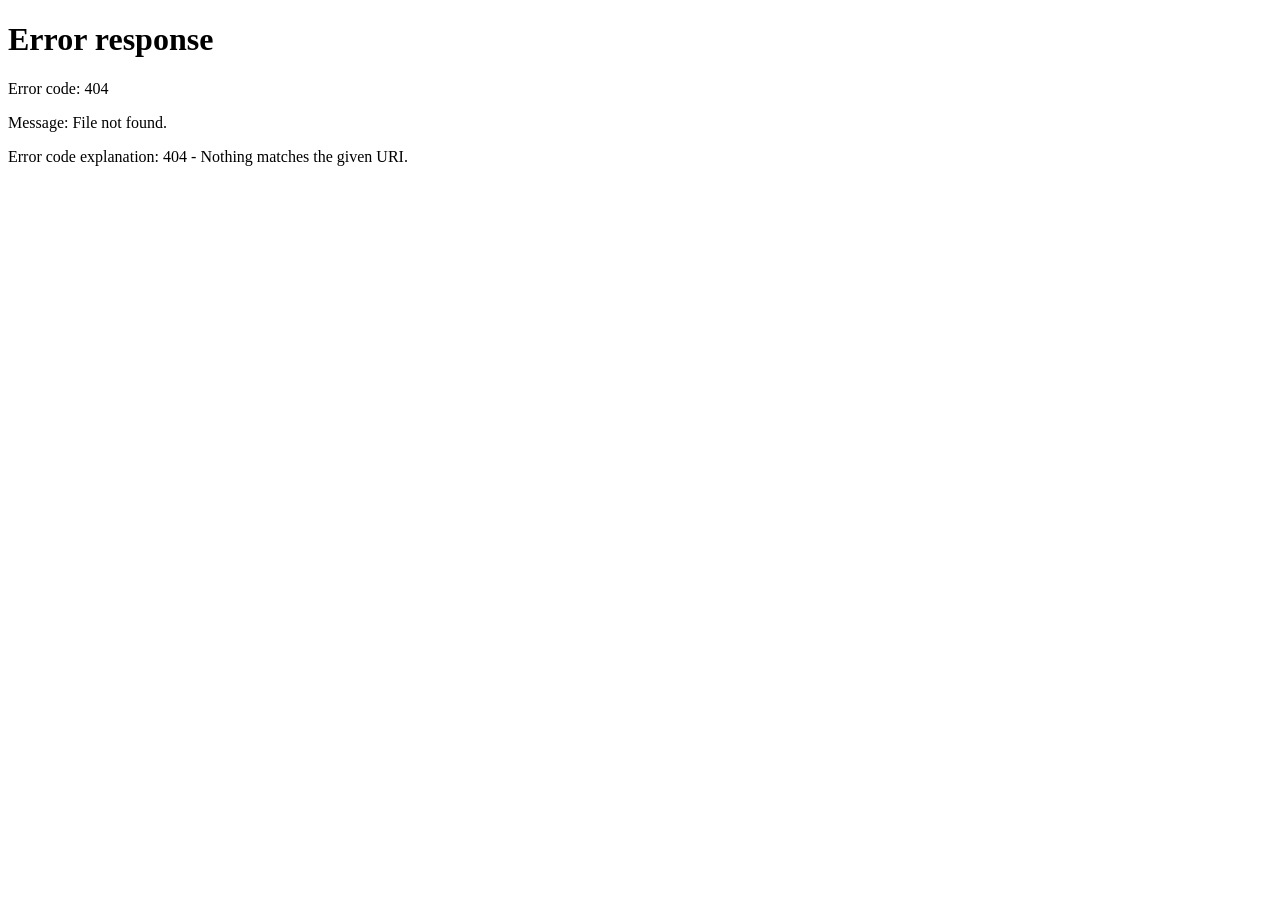
==== commit a8731b0b: "feat(clip-brain): gate clipboard route with Mastodon session" ====
--- a/demos/clip-brain/clipboard/index.html
+++ b/demos/clip-brain/clipboard/index.html
@@ -1,11 +1,12 @@
 <!doctype html>
-<html lang="zh-CN">
+<html lang="zh-CN" data-auth-state="pending">
 <head>
   <meta charset="utf-8">
   <meta name="viewport" content="width=device-width, initial-scale=1">
   <meta name="color-scheme" content="dark">
   <meta name="theme-color" content="#f4d928">
   <title>Clip Brain · 24h Clipboard</title>
+  <script src="./auth-gate.js"></script>
   <link rel="stylesheet" href="./styles.css">
   <link rel="stylesheet" href="./components.css">
   <link rel="stylesheet" href="./compact-layout.css">
--- a/demos/clip-brain/clipboard/compact-layout.css
+++ b/demos/clip-brain/clipboard/compact-layout.css
@@ -0,0 +1,55 @@
+html[data-auth-state="pending"] body,
+html[data-auth-state="denied"] body {
+  visibility: hidden;
+}
+
+.draft-files,
+.clip-list {
+  padding-right: 4px;
+  overflow-y: auto;
+  overscroll-behavior: contain;
+  scrollbar-color: var(--line) transparent;
+  scrollbar-width: thin;
+}
+
+.draft-files {
+  max-height: 210px;
+  margin-bottom: 18px;
+}
+
+.clip-list {
+  max-height: clamp(340px, 56vh, 640px);
+}
+
+.draft-files:empty {
+  display: none;
+}
+
+.draft-files::-webkit-scrollbar,
+.clip-list::-webkit-scrollbar {
+  width: 8px;
+}
+
+.draft-files::-webkit-scrollbar-thumb,
+.clip-list::-webkit-scrollbar-thumb {
+  background: var(--line);
+  border-radius: 999px;
+}
+
+.empty-state[hidden] {
+  display: none;
+}
+
+.delete-button.is-armed,
+.file-delete.is-armed {
+  color: var(--bg);
+  background: var(--danger);
+  border-color: var(--danger);
+}
+
+@media (min-width: 881px) {
+  .composer-panel,
+  .clips-panel {
+    align-self: start;
+  }
+}
--- a/demos/clip-brain/clipboard/selection-menu.css
+++ b/demos/clip-brain/clipboard/selection-menu.css
@@ -1,55 +1,35 @@
-.selection-bar {
-  display: grid;
-  grid-template-columns: auto minmax(0, 1fr);
-  align-items: center;
-  gap: 12px;
-  margin-bottom: 18px;
-  padding: 11px 12px;
-  color: var(--muted);
-  background: #0d0c12;
-  border: 1px solid var(--line);
-  border-radius: 12px;
-  font-size: .88rem;
-}
-
-.select-page-label {
+.board-tools {
   display: flex;
   align-items: center;
-  gap: 8px;
+  justify-content: flex-end;
+  gap: 10px;
   min-width: 0;
 }
 
-.select-page-label input {
-  width: 17px;
-  height: 17px;
-  accent-color: var(--ink);
+.selection-menu {
+  position: relative;
+  display: inline-flex;
+  align-items: center;
+  min-width: 0;
 }
 
-.selection-menu {
-  display: flex;
-  align-items: center;
-  justify-self: end;
-  gap: 8px;
-  min-width: 0;
+.selection-menu[hidden],
+.bulk-actions[hidden] {
+  display: none;
 }
 
 .selection-trigger {
   display: inline-flex;
   align-items: center;
-  gap: 8px;
+  gap: 7px;
   min-height: 36px;
-  padding: 7px 10px;
-  color: var(--muted);
+  padding: 7px 11px;
+  color: var(--text);
   background: #17151f;
-  border: 1px solid var(--line);
+  border: 1px solid var(--ink);
   border-radius: 999px;
-  font-weight: 850;
+  font-weight: 900;
   white-space: nowrap;
-}
-
-.selection-trigger:not(:disabled) {
-  color: var(--text);
-  border-color: var(--ink);
 }
 
 .selection-trigger[aria-expanded="true"] {
@@ -58,24 +38,25 @@
   border-color: var(--text);
 }
 
-.selection-trigger:disabled {
-  cursor: default;
-  opacity: .72;
-}
-
 .selection-caret {
   font-size: .8rem;
   line-height: 1;
 }
 
 .bulk-actions {
+  position: absolute;
+  z-index: 20;
+  top: calc(100% + 8px);
+  right: 0;
   display: flex;
   align-items: center;
   gap: 8px;
-}
-
-.bulk-actions[hidden] {
-  display: none;
+  min-width: max-content;
+  padding: 8px;
+  background: #0d0c12;
+  border: 1px solid var(--line);
+  border-radius: 13px;
+  box-shadow: 5px 5px 0 #09080d;
 }
 
 #bulk-action,
@@ -127,39 +108,57 @@
   border: 1px solid var(--danger);
 }
 
+#bulk-destroy.is-armed {
+  color: var(--bg);
+  background: var(--danger);
+  border-color: var(--danger);
+}
+
 #bulk-destroy:disabled {
   cursor: not-allowed;
   opacity: .5;
 }
 
 @media (max-width: 820px) {
-  .selection-bar {
-    grid-template-columns: 1fr;
+  .clips-heading {
+    align-items: flex-start;
   }
 
-  .selection-menu {
-    justify-self: stretch;
-    flex-wrap: wrap;
+  .board-tools {
+    align-items: flex-end;
+    flex-direction: column-reverse;
+  }
+}
+
+@media (max-width: 520px) {
+  .clips-heading {
+    align-items: stretch;
+    flex-direction: column;
+  }
+
+  .board-tools {
+    align-items: stretch;
+    flex-direction: column;
+  }
+
+  .selection-menu,
+  .selection-trigger {
+    width: 100%;
   }
 
   .selection-trigger {
-    flex: 1 1 auto;
     justify-content: space-between;
   }
 
   .bulk-actions {
-    flex: 1 1 100%;
+    position: static;
+    display: grid;
+    grid-template-columns: 1fr 1fr;
+    min-width: 0;
+    margin-top: 8px;
   }
 
   .bulk-actions > button {
-    flex: 1 1 150px;
+    min-width: 0;
   }
 }
-
-@media (max-width: 520px) {
-  .bulk-actions {
-    display: grid;
-    grid-template-columns: 1fr 1fr;
-    width: 100%;
-  }
-}
